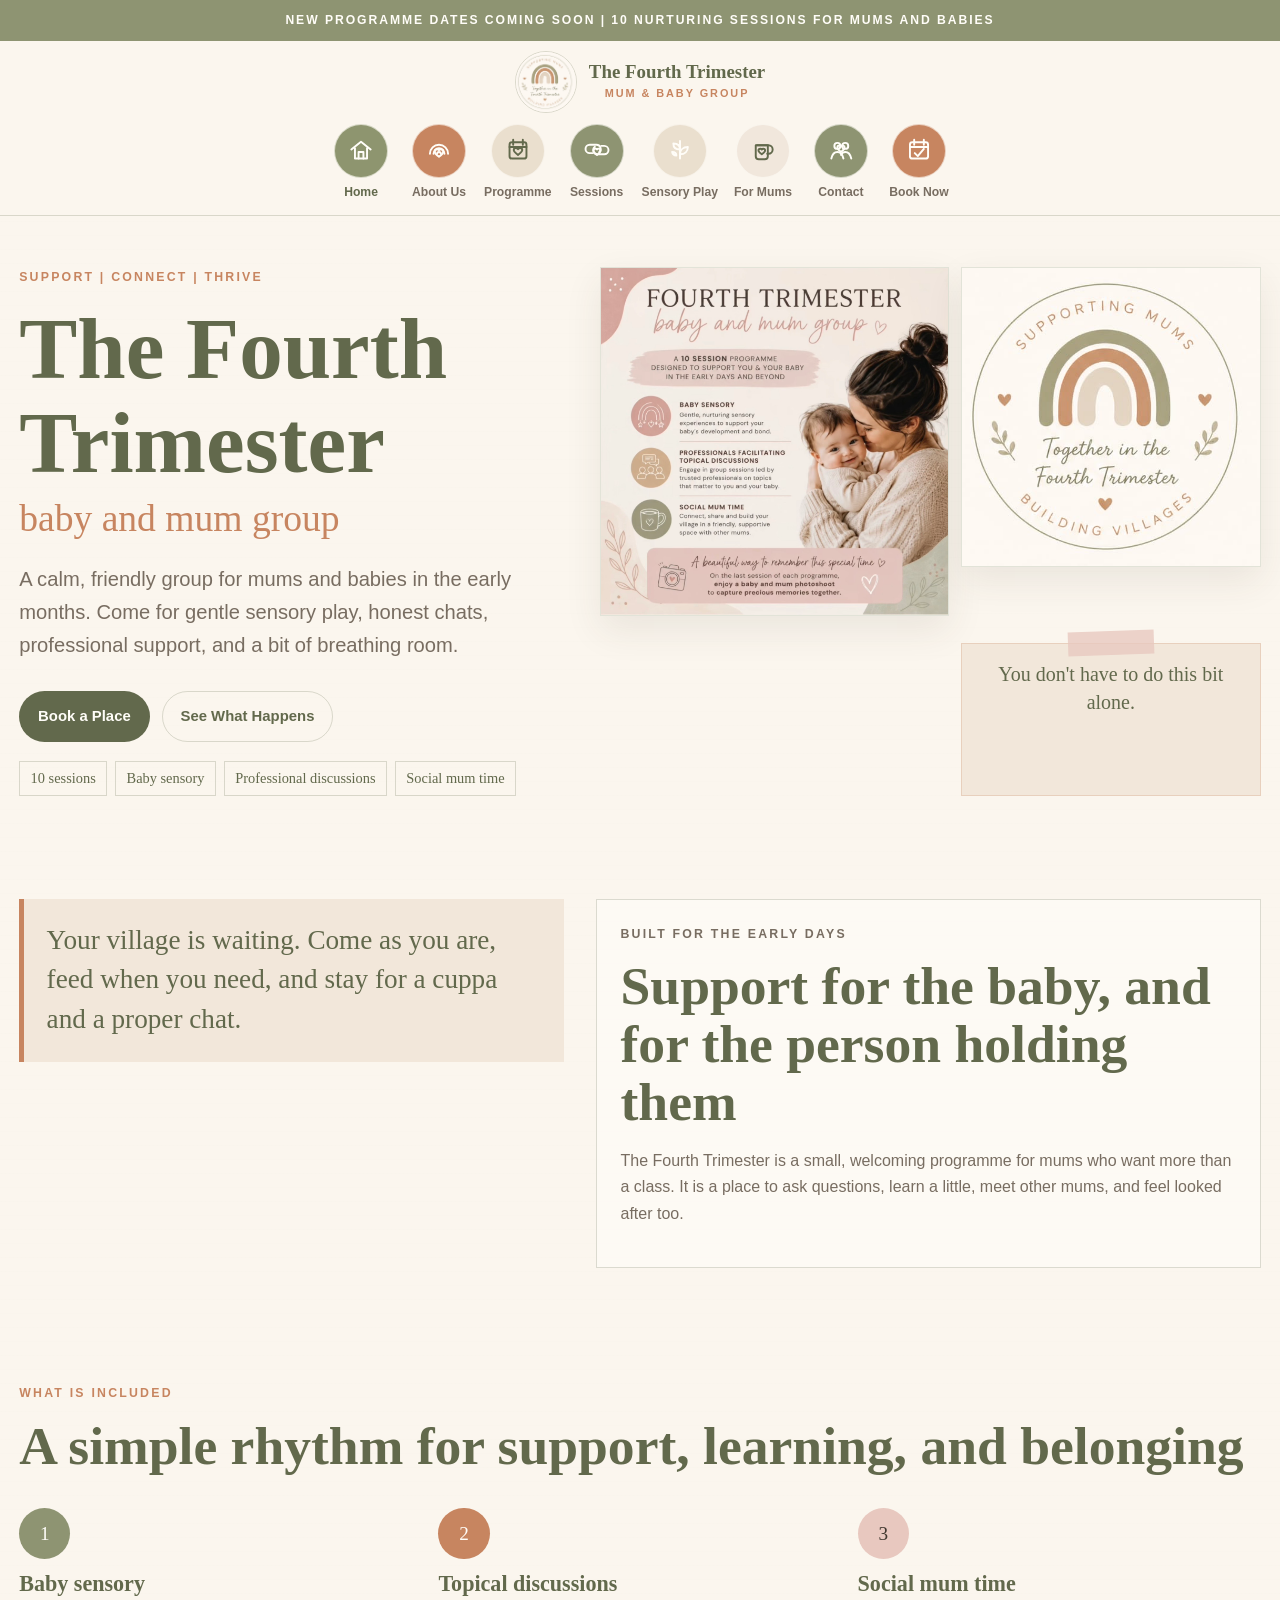
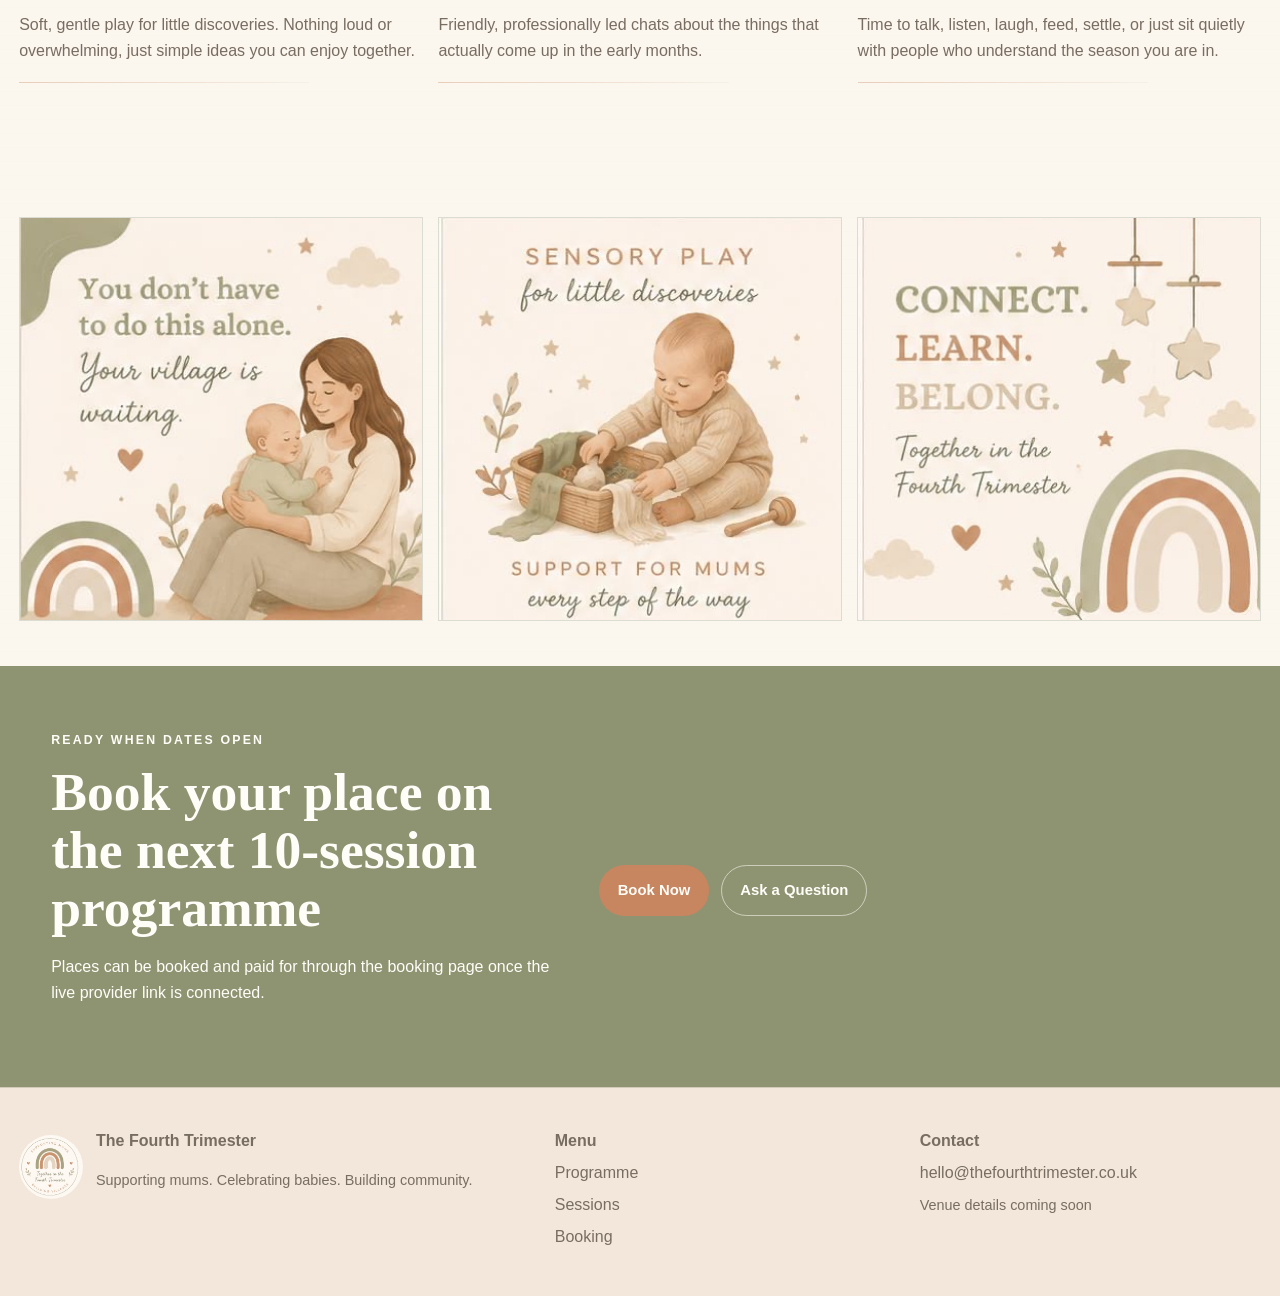
==== index.html @ 41d99b08 "Initial Fourth Trimester website" ====
<!doctype html>
<html lang="en">
  <head>
    <meta charset="utf-8">
    <meta name="viewport" content="width=device-width, initial-scale=1">
    <meta name="description" content="The Fourth Trimester is a warm mum and baby group supporting mums through early parenthood with sensory play, professional guidance, and community.">
    <title>The Fourth Trimester | Mum & Baby Group</title>
    <link rel="stylesheet" href="styles.css">
  </head>
  <body>
    <div class="announcement">New programme dates coming soon | 10 nurturing sessions for mums and babies</div>
    <header class="site-header">
      <div class="nav-shell">
        <a class="brand" href="index.html" aria-label="The Fourth Trimester home">
          <img src="assets/logo-mark.JPG" alt="The Fourth Trimester supporting mums logo">
          <span>
            <span class="brand-name">The Fourth Trimester</span>
            <span class="brand-sub">Mum & Baby Group</span>
          </span>
        </a>
        <button class="nav-toggle" type="button" aria-expanded="false" aria-controls="site-nav">Menu</button>
        <nav class="nav-links" id="site-nav" aria-label="Main navigation"><a aria-label="Home" href="index.html" aria-current="page">Home</a><a aria-label="About Us" href="about.html">About Us</a><a aria-label="Programme" href="programme.html">Programme</a><a aria-label="Sessions" href="sessions.html">Sessions</a><a aria-label="Sensory Play" href="sessions.html#sensory-play">Sensory Play</a><a aria-label="For Mums" href="sessions.html#for-mums">For Mums</a><a aria-label="Contact" href="contact.html">Contact</a><a class="nav-cta" aria-label="Book Now" href="booking.html">Book Now</a></nav>
      </div>
    </header>

    <main>
      <section class="hero">
        <div class="container hero-inner">
          <div class="hero-copy">
            <p class="eyebrow">Support | Connect | Thrive</p>
            <h1>The Fourth Trimester</h1>
            <span class="script">baby and mum group</span>
            <p class="lead">A calm, friendly group for mums and babies in the early months. Come for gentle sensory play, honest chats, professional support, and a bit of breathing room.</p>
            <div class="hero-actions">
              <a class="button button-primary" href="booking.html">Book a Place</a>
              <a class="button button-secondary" href="programme.html">See What Happens</a>
            </div>
            <div class="pill-row" aria-label="Programme highlights">
              <span class="pill">10 sessions</span>
              <span class="pill">Baby sensory</span>
              <span class="pill">Professional discussions</span>
              <span class="pill">Social mum time</span>
            </div>
          </div>
          <aside class="scrapbook" aria-label="The Fourth Trimester scrapbook images">
            <img class="large" src="assets/programme-poster.jpg" alt="Fourth Trimester baby and mum group programme poster">
            <img class="small" src="assets/logo-mark.JPG" alt="The Fourth Trimester supporting mums logo">
            <div class="tape-note">You don't have to do this bit alone.</div>
          </aside>
        </div>
      </section>

      <section class="section-tight">
        <div class="container intro-grid">
          <div class="note-panel">Your village is waiting. Come as you are, feed when you need, and stay for a cuppa and a proper chat.</div>
          <div class="soft-panel">
            <p class="eyebrow">Built for the early days</p>
            <h2>Support for the baby, and for the person holding them</h2>
            <p>The Fourth Trimester is a small, welcoming programme for mums who want more than a class. It is a place to ask questions, learn a little, meet other mums, and feel looked after too.</p>
          </div>
        </div>
      </section>

      <section class="section">
        <div class="container">
          <p class="eyebrow">What is included</p>
          <h2>A simple rhythm for support, learning, and belonging</h2>
          <div class="card-grid">
            <article class="card">
              <span class="stamp">1</span>
              <h3>Baby sensory</h3>
              <p>Soft, gentle play for little discoveries. Nothing loud or overwhelming, just simple ideas you can enjoy together.</p>
            </article>
            <article class="card">
              <span class="stamp clay">2</span>
              <h3>Topical discussions</h3>
              <p>Friendly, professionally led chats about the things that actually come up in the early months.</p>
            </article>
            <article class="card">
              <span class="stamp blush">3</span>
              <h3>Social mum time</h3>
              <p>Time to talk, listen, laugh, feed, settle, or just sit quietly with people who understand the season you are in.</p>
            </article>
          </div>
        </div>
      </section>

      <section class="section-tight">
        <div class="container image-grid">
          <img src="assets/village-waiting.JPG" alt="Illustration of a mum holding her baby with the words your village is waiting">
          <img src="assets/sensory-play.JPG" alt="Illustration of a baby exploring a sensory basket">
          <img src="assets/connect-learn-belong.JPG" alt="Connect learn belong Fourth Trimester rainbow artwork">
        </div>
      </section>

      <section class="band">
        <div class="container two-col">
          <div>
            <p class="eyebrow">Ready when dates open</p>
            <h2>Book your place on the next 10-session programme</h2>
            <p>Places can be booked and paid for through the booking page once the live provider link is connected.</p>
          </div>
          <div class="button-row">
            <a class="button button-clay" href="booking.html">Book Now</a>
            <a class="button button-secondary" href="contact.html">Ask a Question</a>
          </div>
        </div>
      </section>
    </main>

    <footer class="site-footer">
      <div class="container footer-grid">
        <div>
          <div class="footer-mark">
            <img src="assets/logo-mark.JPG" alt="The Fourth Trimester logo">
            <div>
              <strong>The Fourth Trimester</strong>
              <p class="small">Supporting mums. Celebrating babies. Building community.</p>
            </div>
          </div>
        </div>
        <div>
          <strong>Menu</strong>
          <a aria-label="Programme" href="programme.html">Programme</a>
          <a aria-label="Sessions" href="sessions.html">Sessions</a>
          <a href="booking.html">Booking</a>
        </div>
        <div>
          <strong>Contact</strong>
          <a href="mailto:hello@thefourthtrimester.co.uk">hello@thefourthtrimester.co.uk</a>
          <span class="small">Venue details coming soon</span>
        </div>
      </div>
    </footer>
    <script src="script.js"></script>
  </body>
</html>
---- styles.css ----
:root {
  --paper: #fbf6ee;
  --paper-deep: #f2e7da;
  --sage: #8e9472;
  --sage-dark: #62694c;
  --clay: #c78560;
  --clay-soft: #d9a17f;
  --blush: #e8c8bf;
  --shell: #eadfce;
  --ink: #40382f;
  --soft-ink: #786d61;
  --line: rgba(98, 105, 76, 0.22);
  --white: #fffdf8;
  --max: 1360px;
  font-family: "Helvetica Neue", Arial, sans-serif;
}

* {
  box-sizing: border-box;
}

html {
  scroll-behavior: smooth;
}

body {
  margin: 0;
  background:
    linear-gradient(rgba(251, 246, 238, 0.78), rgba(251, 246, 238, 0.78)),
    repeating-linear-gradient(0deg, rgba(98, 105, 76, 0.035), rgba(98, 105, 76, 0.035) 1px, transparent 1px, transparent 14px),
    var(--paper);
  color: var(--ink);
  font-family: "Helvetica Neue", Arial, sans-serif;
  line-height: 1.65;
}

img {
  display: block;
  max-width: 100%;
}

a {
  color: inherit;
}

.announcement {
  background: var(--sage);
  color: var(--white);
  font-size: 0.76rem;
  font-weight: 700;
  letter-spacing: 0.16em;
  padding: 0.65rem 1rem;
  text-align: center;
  text-transform: uppercase;
}

.site-header {
  background: rgba(251, 246, 238, 0.96);
  border-bottom: 1px solid var(--line);
  position: sticky;
  top: 0;
  z-index: 20;
}

.nav-shell {
  align-items: center;
  display: grid;
  gap: 0.7rem;
  grid-template-columns: 1fr auto 1fr;
  margin: 0 auto;
  max-width: var(--max);
  padding: 0.65rem 1.2rem 0.8rem;
}

.brand {
  align-items: center;
  display: inline-flex;
  gap: 0.75rem;
  grid-column: 2;
  justify-self: center;
  text-align: center;
  text-decoration: none;
}

.brand img {
  border: 1px solid var(--line);
  border-radius: 50%;
  height: 62px;
  object-fit: cover;
  width: 62px;
}

.brand-name {
  color: var(--sage-dark);
  display: block;
  font-family: Georgia, "Times New Roman", serif;
  font-size: 1.18rem;
  font-weight: 700;
  line-height: 1.05;
}

.brand-sub {
  color: var(--clay);
  display: block;
  font-size: 0.68rem;
  font-weight: 800;
  letter-spacing: 0.18em;
  margin-top: 0.22rem;
  text-transform: uppercase;
}

.nav-toggle {
  display: none;
}

.nav-links {
  align-items: center;
  display: flex;
  flex-wrap: wrap;
  gap: 0.75rem;
  grid-column: 1 / -1;
  justify-content: center;
}

.nav-links a {
  align-items: center;
  color: var(--soft-ink);
  display: inline-flex;
  flex-direction: column;
  font-size: 0.76rem;
  font-weight: 700;
  gap: 0.24rem;
  min-width: 66px;
  padding: 0;
  position: relative;
  text-decoration: none;
  --icon-color: #fffdf8;
  --icon: url("data:image/svg+xml,%3Csvg xmlns='http://www.w3.org/2000/svg' viewBox='0 0 48 48' fill='none' stroke='black' stroke-width='3.2' stroke-linecap='round' stroke-linejoin='round'%3E%3Cpath d='M8 24 24 11l16 13'/%3E%3Cpath d='M14 22v17h20V22'/%3E%3Cpath d='M20 39V28h8v11'/%3E%3C/svg%3E");
}

.nav-links a::before {
  background: var(--sage);
  border: 1px solid rgba(255, 253, 248, 0.62);
  border-radius: 50%;
  content: "";
  display: block;
  height: 52px;
  width: 52px;
}

.nav-links a::after {
  background: var(--icon-color);
  content: "";
  height: 29px;
  left: 50%;
  -webkit-mask: var(--icon) center / contain no-repeat;
  mask: var(--icon) center / contain no-repeat;
  position: absolute;
  top: 11px;
  transform: translateX(-50%);
  width: 29px;
}

.nav-links a:nth-of-type(2)::before {
  background: var(--clay);
}

.nav-links a:nth-of-type(2) {
  --icon: url("data:image/svg+xml,%3Csvg xmlns='http://www.w3.org/2000/svg' viewBox='0 0 48 48' fill='none' stroke='black' stroke-width='3.2' stroke-linecap='round' stroke-linejoin='round'%3E%3Cpath d='M9 31a15 15 0 0 1 30 0'/%3E%3Cpath d='M15 31a9 9 0 0 1 18 0'/%3E%3Cpath d='M21 31a3 3 0 0 1 6 0'/%3E%3Cpath d='M24 36c-3.5-2.6-7-5.2-7-8.4 0-2.3 1.8-4.1 4-4.1 1.3 0 2.4.6 3 1.6.6-1 1.7-1.6 3-1.6 2.2 0 4 1.8 4 4.1 0 3.2-3.5 5.8-7 8.4Z'/%3E%3C/svg%3E");
}

.nav-links a:nth-of-type(3)::before {
  background: var(--shell);
}

.nav-links a:nth-of-type(3) {
  --icon-color: var(--sage-dark);
  --icon: url("data:image/svg+xml,%3Csvg xmlns='http://www.w3.org/2000/svg' viewBox='0 0 48 48' fill='none' stroke='black' stroke-width='3.2' stroke-linecap='round' stroke-linejoin='round'%3E%3Crect x='10' y='12' width='28' height='27' rx='4'/%3E%3Cpath d='M16 8v8M32 8v8M10 20h28'/%3E%3Cpath d='M24 33c-4-2.8-7-5.1-7-8 0-2 1.5-3.5 3.4-3.5 1.5 0 2.7.8 3.6 2 .9-1.2 2.1-2 3.6-2 1.9 0 3.4 1.5 3.4 3.5 0 2.9-3 5.2-7 8Z'/%3E%3C/svg%3E");
}

.nav-links a:nth-of-type(4)::before {
  background: var(--sage);
}

.nav-links a:nth-of-type(4) {
  --icon: url("data:image/svg+xml,%3Csvg xmlns='http://www.w3.org/2000/svg' viewBox='0 0 48 48' fill='none' stroke='black' stroke-width='3.2' stroke-linecap='round' stroke-linejoin='round'%3E%3Cpath d='M17 30H12a7 7 0 0 1 0-14h11a7 7 0 0 1 4.5 12.4'/%3E%3Cpath d='M31 18h5a7 7 0 0 1 0 14H25a7 7 0 0 1-4.5-12.4'/%3E%3Cpath d='M24 33c-3.2-2.4-6-4.5-6-7.1a3.2 3.2 0 0 1 3.2-3.3c1.2 0 2.2.6 2.8 1.5.6-.9 1.6-1.5 2.8-1.5A3.2 3.2 0 0 1 30 25.9c0 2.6-2.8 4.7-6 7.1Z'/%3E%3C/svg%3E");
}

.nav-links a:nth-of-type(5)::before {
  background: var(--shell);
}

.nav-links a:nth-of-type(5) {
  --icon-color: #fffdf8;
  --icon: url("data:image/svg+xml,%3Csvg xmlns='http://www.w3.org/2000/svg' viewBox='0 0 48 48' fill='none' stroke='black' stroke-width='3.2' stroke-linecap='round' stroke-linejoin='round'%3E%3Cpath d='M24 39V10'/%3E%3Cpath d='M24 24c-7 0-11-4-11-10 7 0 11 4 11 10Z'/%3E%3Cpath d='M24 32c8 0 13-5 13-12-8 0-13 5-13 12Z'/%3E%3Cpath d='M18 34c-3.8 0-6.5-2.4-7-6 4.4 0 7 2.4 7 6Z'/%3E%3C/svg%3E");
}

.nav-links a:nth-of-type(6)::before {
  background: #f1e7dc;
}

.nav-links a:nth-of-type(6) {
  --icon-color: var(--sage-dark);
  --icon: url("data:image/svg+xml,%3Csvg xmlns='http://www.w3.org/2000/svg' viewBox='0 0 48 48' fill='none' stroke='black' stroke-width='3.2' stroke-linecap='round' stroke-linejoin='round'%3E%3Cpath d='M14 17h19a7 7 0 0 1 0 14h-2'/%3E%3Cpath d='M12 17h20v18a5 5 0 0 1-5 5H17a5 5 0 0 1-5-5V17Z'/%3E%3Cpath d='M22 32c-3.1-2.2-5.5-4-5.5-6.3a3 3 0 0 1 3-3c1.1 0 2 .5 2.5 1.4.5-.9 1.4-1.4 2.5-1.4a3 3 0 0 1 3 3c0 2.3-2.4 4.1-5.5 6.3Z'/%3E%3C/svg%3E");
}

.nav-links a:nth-of-type(7)::before {
  background: var(--sage);
}

.nav-links a:nth-of-type(7) {
  --icon: url("data:image/svg+xml,%3Csvg xmlns='http://www.w3.org/2000/svg' viewBox='0 0 48 48' fill='none' stroke='black' stroke-width='3.2' stroke-linecap='round' stroke-linejoin='round'%3E%3Ccircle cx='18' cy='18' r='5'/%3E%3Ccircle cx='31' cy='18' r='5'/%3E%3Cpath d='M8 39c1.5-7 5-11 10-11s8.5 4 10 11'/%3E%3Cpath d='M24 33c1.6-3.2 4-5 7-5 5 0 8.5 4 10 11'/%3E%3Cpath d='M24 28c-3.3-2.4-6-4.6-6-7.2a3.3 3.3 0 0 1 3.3-3.3c1.1 0 2.1.5 2.7 1.4.6-.9 1.6-1.4 2.7-1.4a3.3 3.3 0 0 1 3.3 3.3c0 2.6-2.7 4.8-6 7.2Z'/%3E%3C/svg%3E");
}

.nav-links a:hover,
.nav-links a[aria-current="page"] {
  color: var(--sage-dark);
  text-decoration: none;
}

.nav-links a[aria-current="page"]::before {
  box-shadow: none;
  filter: saturate(1.08) contrast(1.04);
}

.nav-links .nav-cta {
  background: transparent;
  color: var(--soft-ink);
  padding: 0;
  text-decoration: none;
}

.nav-links .nav-cta::before {
  background: var(--clay);
  color: var(--white);
}

.nav-links .nav-cta {
  --icon: url("data:image/svg+xml,%3Csvg xmlns='http://www.w3.org/2000/svg' viewBox='0 0 48 48' fill='none' stroke='black' stroke-width='3.2' stroke-linecap='round' stroke-linejoin='round'%3E%3Crect x='9' y='12' width='30' height='27' rx='4'/%3E%3Cpath d='M16 8v8M32 8v8M9 20h30'/%3E%3Cpath d='m17 30 5 5 10-12'/%3E%3C/svg%3E");
}

.container {
  margin: 0 auto;
  max-width: var(--max);
  padding: 0 1.2rem;
}

.section {
  padding: 4.4rem 0;
}

.section-tight {
  padding: 2.8rem 0;
}

.hero {
  padding: 3.2rem 0 3.6rem;
}

.hero-inner {
  display: grid;
  gap: 2.5rem;
  grid-template-columns: minmax(0, 0.9fr) minmax(320px, 1.1fr);
}

.hero-copy {
  align-self: center;
}

.eyebrow {
  color: var(--clay);
  font-size: 0.77rem;
  font-weight: 800;
  letter-spacing: 0.18em;
  margin: 0 0 0.9rem;
  text-transform: uppercase;
}

h1,
h2,
h3 {
  color: var(--sage-dark);
  font-family: Georgia, "Times New Roman", serif;
  letter-spacing: 0;
  line-height: 1.08;
  margin: 0;
}

h1 {
  font-size: clamp(3.4rem, 6.8vw, 7.8rem);
  max-width: none;
}

h2 {
  font-size: clamp(2rem, 4.2vw, 3.35rem);
  max-width: none;
}

h3 {
  font-size: 1.38rem;
}

.script {
  color: var(--clay);
  display: block;
  font-family: "Segoe Print", "Bradley Hand", "Comic Sans MS", cursive;
  font-size: clamp(1.45rem, 3.2vw, 2.35rem);
  font-weight: 400;
  letter-spacing: 0;
  line-height: 1.25;
  margin-top: 0.35rem;
}

.lead {
  color: var(--soft-ink);
  font-size: clamp(1.06rem, 1.8vw, 1.26rem);
  margin: 1.25rem 0 0;
  max-width: 760px;
}

.hero-actions,
.button-row {
  display: flex;
  flex-wrap: wrap;
  gap: 0.75rem;
  margin-top: 1.8rem;
}

.button {
  align-items: center;
  border: 1px solid transparent;
  border-radius: 999px;
  display: inline-flex;
  font-size: 0.93rem;
  font-weight: 800;
  justify-content: center;
  min-height: 44px;
  padding: 0.75rem 1.12rem;
  text-decoration: none;
}

.button-primary {
  background: var(--sage-dark);
  color: var(--white);
}

.button-secondary {
  background: transparent;
  border-color: var(--line);
  color: var(--sage-dark);
}

.button-clay {
  background: var(--clay);
  color: var(--white);
}

.scrapbook {
  display: grid;
  gap: 0.75rem;
  grid-template-columns: 1fr 0.86fr;
}

.scrapbook img {
  background: var(--white);
  border: 1px solid rgba(98, 105, 76, 0.18);
  box-shadow: 0 14px 35px rgba(64, 56, 47, 0.09);
  object-fit: cover;
  width: 100%;
}

.scrapbook .large {
  aspect-ratio: 1 / 1;
  grid-row: span 2;
}

.scrapbook .small {
  aspect-ratio: 1 / 1;
}

.tape-note {
  background: var(--paper-deep);
  border: 1px solid rgba(201, 133, 96, 0.24);
  color: var(--sage-dark);
  font-family: "Segoe Print", "Bradley Hand", "Comic Sans MS", cursive;
  font-size: 1.25rem;
  line-height: 1.4;
  padding: 1rem;
  position: relative;
  text-align: center;
}

.tape-note::before {
  background: rgba(232, 200, 191, 0.78);
  content: "";
  height: 24px;
  left: 50%;
  position: absolute;
  top: -13px;
  transform: translateX(-50%) rotate(-2deg);
  width: 86px;
}

.intro-grid,
.two-col,
.booking-layout {
  align-items: start;
  display: grid;
  gap: 2rem;
  grid-template-columns: minmax(0, 0.9fr) minmax(0, 1.1fr);
}

.two-col {
  align-items: center;
}

.two-col.reverse {
  grid-template-columns: minmax(300px, 0.9fr) minmax(0, 1fr);
}

.soft-panel,
.card,
.faq-item,
.mini-stat,
.booking-widget {
  background: rgba(255, 253, 248, 0.68);
  border: 1px solid var(--line);
}

.soft-panel {
  padding: 1.5rem;
}

.note-panel {
  background: var(--paper-deep);
  border-left: 5px solid var(--clay);
  color: var(--sage-dark);
  font-family: "Segoe Print", "Bradley Hand", "Comic Sans MS", cursive;
  font-size: clamp(1.25rem, 2.4vw, 1.7rem);
  line-height: 1.45;
  padding: 1.4rem;
}

.image-grid {
  display: grid;
  gap: 0.9rem;
  grid-template-columns: repeat(3, minmax(0, 1fr));
}

.image-grid img,
.story-image img,
.card img {
  background: var(--white);
  border: 1px solid var(--line);
  object-fit: cover;
  width: 100%;
}

.image-grid img,
.card img {
  aspect-ratio: 1 / 1;
}

.story-image img {
  max-height: 640px;
}

.card-grid {
  display: grid;
  gap: 1rem;
  grid-template-columns: repeat(3, minmax(0, 1fr));
  margin-top: 2rem;
}

.card {
  border-color: rgba(98, 105, 76, 0.12);
  box-shadow: 0 12px 28px rgba(64, 56, 47, 0.045);
  padding: 1.2rem;
}

.card-grid .card {
  background: transparent;
  border: 0;
  box-shadow: none;
  padding: 0 0 1.15rem;
}

.card-grid .card::after {
  background: linear-gradient(90deg, rgba(201, 133, 96, 0.36), rgba(142, 148, 114, 0.06));
  content: "";
  display: block;
  height: 1px;
  margin-top: 1.1rem;
  width: 72%;
}

.card img {
  margin-bottom: 1rem;
}

.stamp {
  align-items: center;
  background: var(--sage);
  border-radius: 50%;
  color: var(--white);
  display: inline-flex;
  font-family: "Segoe Print", "Bradley Hand", "Comic Sans MS", cursive;
  font-size: 1.2rem;
  height: 3.2rem;
  justify-content: center;
  margin-bottom: 0.8rem;
  width: 3.2rem;
}

.stamp.clay {
  background: var(--clay);
}

.stamp.blush {
  background: var(--blush);
  color: var(--ink);
}

.card p,
.soft-panel p,
.feature-list,
.faq-item p,
.small {
  color: var(--soft-ink);
}

.band {
  background: var(--sage);
  color: var(--white);
  padding: 4rem 0;
}

.band h2,
.band h3,
.band p,
.band .eyebrow {
  color: var(--white);
}

.band .button-secondary {
  border-color: rgba(255, 253, 248, 0.55);
  color: var(--white);
}

.page-hero {
  padding: 4.5rem 0 2.6rem;
  text-align: center;
}

.page-hero .container,
.band .container {
  max-width: min(1640px, calc(100vw - 4rem));
}

.page-hero h1,
.band h2 {
  max-width: none;
  width: 100%;
}

.page-hero .script {
  text-align: center;
}

.page-hero .lead {
  margin-left: auto;
  margin-right: auto;
  max-width: none;
}

.feature-list {
  display: grid;
  gap: 0.7rem;
  list-style: none;
  margin: 1.2rem 0 0;
  padding: 0;
}

.feature-list li {
  background: transparent;
  border: 0;
  border-bottom: 1px solid rgba(98, 105, 76, 0.2);
  padding: 0.7rem 0;
}

.programme-strip {
  display: grid;
  gap: 0.8rem;
  grid-template-columns: repeat(4, minmax(0, 1fr));
  margin-top: 1.6rem;
}

.mini-stat {
  padding: 1rem;
  text-align: center;
}

.mini-stat strong {
  color: var(--sage-dark);
  display: block;
  font-family: Georgia, "Times New Roman", serif;
  font-size: 1.55rem;
}

.booking-layout {
  gap: 3rem;
  grid-template-columns: minmax(0, 0.82fr) minmax(360px, 1.18fr);
}

.booking-layout .soft-panel {
  background: transparent;
  border: 0;
  padding: 0;
}

.booking-widget {
  background: rgba(255, 253, 248, 0.82);
  box-shadow: 0 14px 38px rgba(64, 56, 47, 0.08);
  overflow: hidden;
}

.booking-widget-head {
  background: var(--sage);
  color: var(--white);
  padding: 1.2rem;
}

.booking-widget-head h2 {
  color: var(--white);
}

.booking-form {
  display: grid;
  gap: 0.95rem;
  padding: 1.4rem;
}

.field {
  display: grid;
  gap: 0.3rem;
}

.field label {
  color: var(--sage-dark);
  font-size: 0.78rem;
  font-weight: 800;
  letter-spacing: 0.1em;
  text-transform: uppercase;
}

.field input,
.field select,
.field textarea {
  background: var(--paper);
  border: 0;
  border-bottom: 1px solid var(--line);
  color: var(--ink);
  font: inherit;
  min-height: 45px;
  padding: 0.76rem 0.82rem;
  width: 100%;
}

.field textarea {
  min-height: 108px;
  resize: vertical;
}

.booking-summary,
.provider-slot {
  background: var(--paper-deep);
  border: 0;
  border-left: 5px solid var(--clay);
  padding: 1rem;
}

.booking-summary p {
  margin: 0.2rem 0;
}

.faq-list {
  display: grid;
  gap: 0.85rem;
}

.faq-item {
  padding: 1.1rem;
}

.contact-grid {
  display: grid;
  gap: 2rem;
  grid-template-columns: minmax(0, 0.82fr) minmax(360px, 1.18fr);
}

.contact-details {
  display: grid;
  gap: 0.85rem;
}

.contact-note {
  border-bottom: 1px solid var(--line);
  padding-bottom: 0.85rem;
}

.contact-form-panel {
  background: rgba(255, 253, 248, 0.8);
  border: 1px solid rgba(98, 105, 76, 0.14);
  box-shadow: 0 14px 38px rgba(64, 56, 47, 0.06);
  padding: 1.4rem;
}

.contact-form {
  display: grid;
  gap: 0.95rem;
}

.site-footer {
  background: var(--paper-deep);
  border-top: 1px solid var(--line);
  color: var(--soft-ink);
  padding: 2.5rem 0;
}

.footer-grid {
  display: grid;
  gap: 1.5rem;
  grid-template-columns: 1.2fr 0.8fr 0.8fr;
}

.footer-grid a {
  display: block;
  margin: 0.35rem 0;
  text-decoration: none;
}

.footer-mark {
  align-items: center;
  display: flex;
  gap: 0.8rem;
}

.footer-mark img {
  border-radius: 50%;
  height: 64px;
  object-fit: cover;
  width: 64px;
}

.small {
  font-size: 0.9rem;
}

.pill-row {
  display: flex;
  flex-wrap: wrap;
  gap: 0.5rem;
  margin-top: 1.2rem;
}

.pill {
  border: 1px solid var(--line);
  color: var(--sage-dark);
  font-family: "Segoe Print", "Bradley Hand", "Comic Sans MS", cursive;
  font-size: 0.9rem;
  padding: 0.3rem 0.65rem;
}

@media (max-width: 900px) {
  .nav-shell {
    display: flex;
    justify-content: space-between;
  }

  .brand {
    grid-column: auto;
    justify-self: auto;
    text-align: left;
  }

  .nav-toggle {
    background: var(--sage-dark);
    border: 0;
    border-radius: 999px;
    color: var(--white);
    display: inline-flex;
    font-weight: 800;
    padding: 0.66rem 0.9rem;
  }

  .nav-links {
    background: var(--paper);
    border-bottom: 1px solid var(--line);
    box-shadow: 0 18px 40px rgba(64, 56, 47, 0.12);
    display: none;
    left: 0;
    padding: 0.8rem 1.2rem 1rem;
    position: absolute;
    right: 0;
    top: 100%;
  }

  .nav-links.is-open {
    display: grid;
    gap: 0.75rem;
    grid-template-columns: repeat(2, minmax(0, 1fr));
  }

  .hero-inner,
  .intro-grid,
  .two-col,
  .two-col.reverse,
  .booking-layout,
  .footer-grid {
    grid-template-columns: 1fr;
  }

  .hero {
    padding-top: 2.4rem;
  }

  .card-grid {
    grid-template-columns: repeat(2, minmax(0, 1fr));
  }

  .contact-grid {
    grid-template-columns: 1fr;
  }

  .programme-strip {
    grid-template-columns: repeat(2, minmax(0, 1fr));
  }
}

@media (max-width: 620px) {
  .announcement {
    font-size: 0.68rem;
  }

  .brand img {
    height: 50px;
    width: 50px;
  }

  .brand-name {
    font-size: 1rem;
  }

  .brand-sub {
    font-size: 0.58rem;
  }

  .section {
    padding: 3.2rem 0;
  }

  h1 {
    font-size: 3.15rem;
  }

  .hero-actions,
  .button-row {
    align-items: stretch;
    flex-direction: column;
  }

  .button {
    width: 100%;
  }

  .scrapbook,
  .card-grid,
  .image-grid,
  .programme-strip {
    grid-template-columns: 1fr;
  }

  .page-hero .container,
  .band .container {
    max-width: none;
  }
}
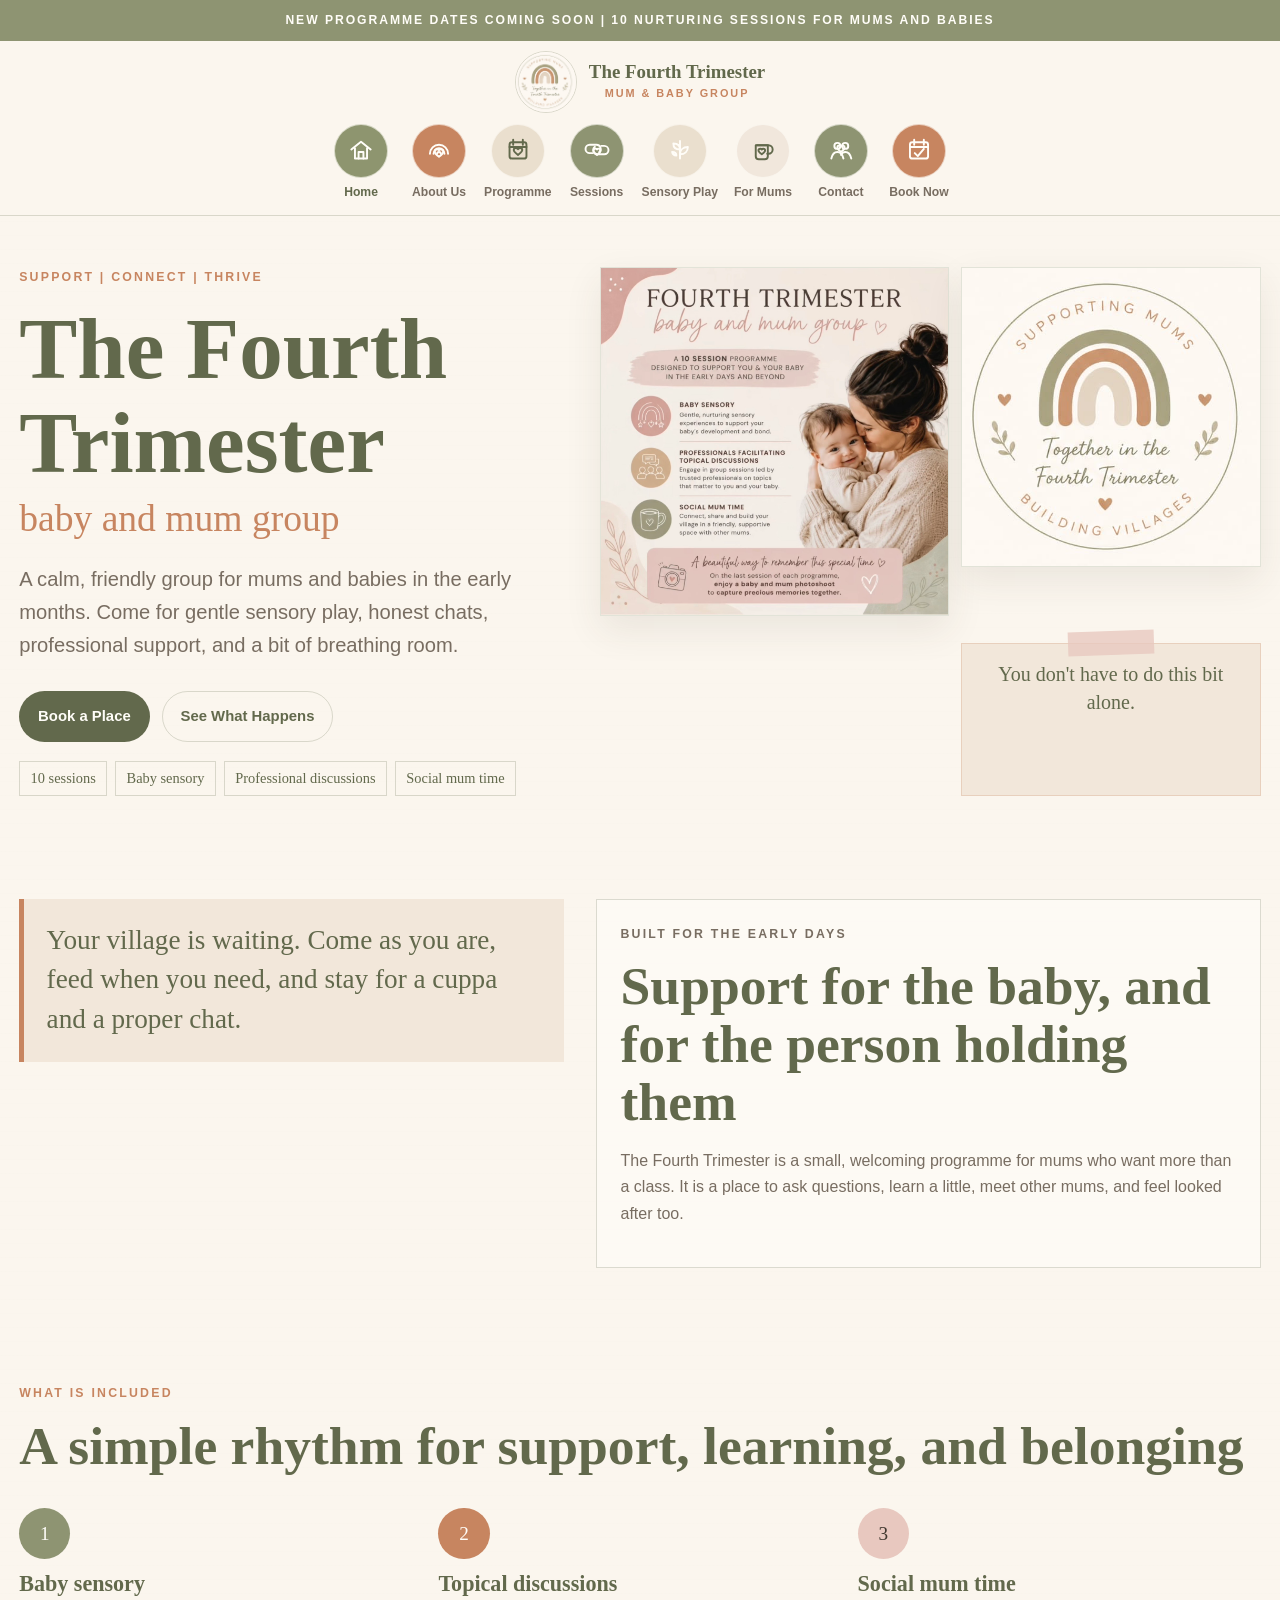
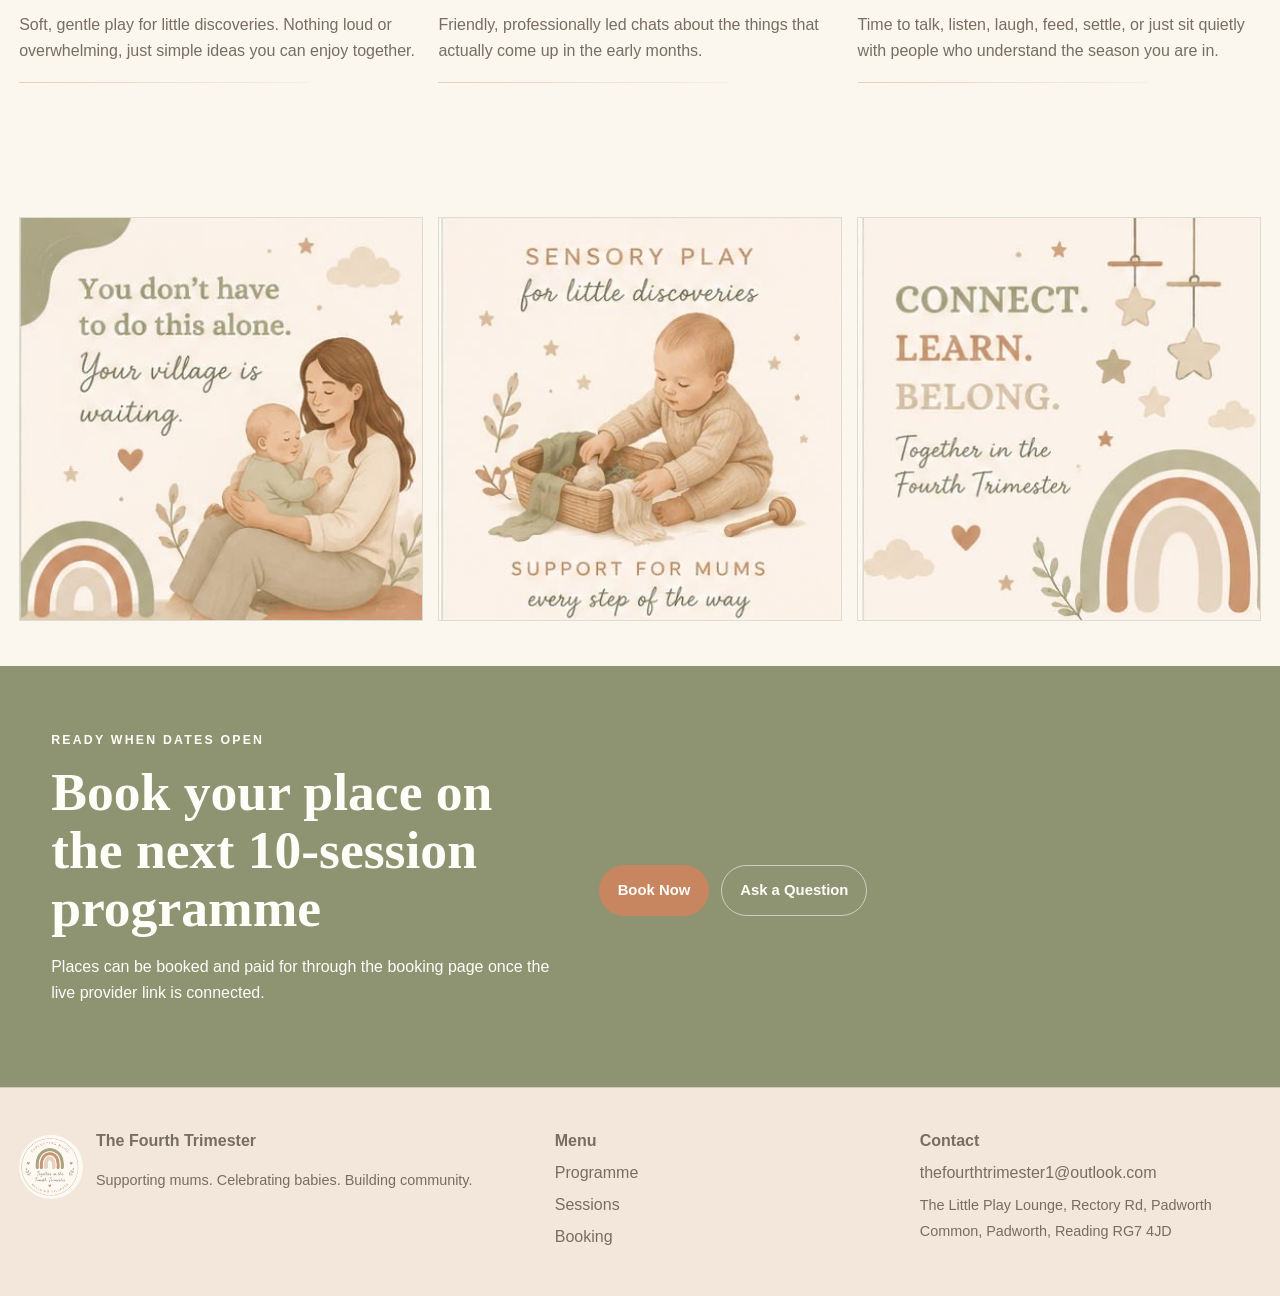
==== commit 8c01fe68: "Update contact details" ====
--- a/index.html
+++ b/index.html
@@ -19,7 +19,7 @@
           </span>
         </a>
         <button class="nav-toggle" type="button" aria-expanded="false" aria-controls="site-nav">Menu</button>
-        <nav class="nav-links" id="site-nav" aria-label="Main navigation"><a aria-label="Home" href="index.html" aria-current="page">Home</a><a aria-label="About Us" href="about.html">About Us</a><a aria-label="Programme" href="programme.html">Programme</a><a aria-label="Sessions" href="sessions.html">Sessions</a><a aria-label="Sensory Play" href="sessions.html#sensory-play">Sensory Play</a><a aria-label="For Mums" href="sessions.html#for-mums">For Mums</a><a aria-label="Contact" href="contact.html">Contact</a><a class="nav-cta" aria-label="Book Now" href="booking.html">Book Now</a></nav>
+        <nav class="nav-links" id="site-nav" aria-label="Main navigation"><a aria-label="Home" href="index.html" aria-current="page">Home</a><a aria-label="About Us" href="about.html">About Us</a><a href="programme.html">Programme</a><a aria-label="Sessions" href="sessions.html">Sessions</a><a aria-label="Sensory Play" href="sessions.html#sensory-play">Sensory Play</a><a aria-label="For Mums" href="sessions.html#for-mums">For Mums</a><a aria-label="Contact" href="contact.html">Contact</a><a class="nav-cta" aria-label="Book Now" href="booking.html">Book Now</a></nav>
       </div>
     </header>
 
@@ -121,14 +121,14 @@
         </div>
         <div>
           <strong>Menu</strong>
-          <a aria-label="Programme" href="programme.html">Programme</a>
+          <a href="programme.html">Programme</a>
           <a aria-label="Sessions" href="sessions.html">Sessions</a>
           <a href="booking.html">Booking</a>
         </div>
         <div>
           <strong>Contact</strong>
-          <a href="mailto:hello@thefourthtrimester.co.uk">hello@thefourthtrimester.co.uk</a>
-          <span class="small">Venue details coming soon</span>
+          <a href="mailto:thefourthtrimester1@outlook.com">thefourthtrimester1@outlook.com</a>
+          <span class="small">The Little Play Lounge, Rectory Rd, Padworth Common, Padworth, Reading RG7 4JD</span>
         </div>
       </div>
     </footer>
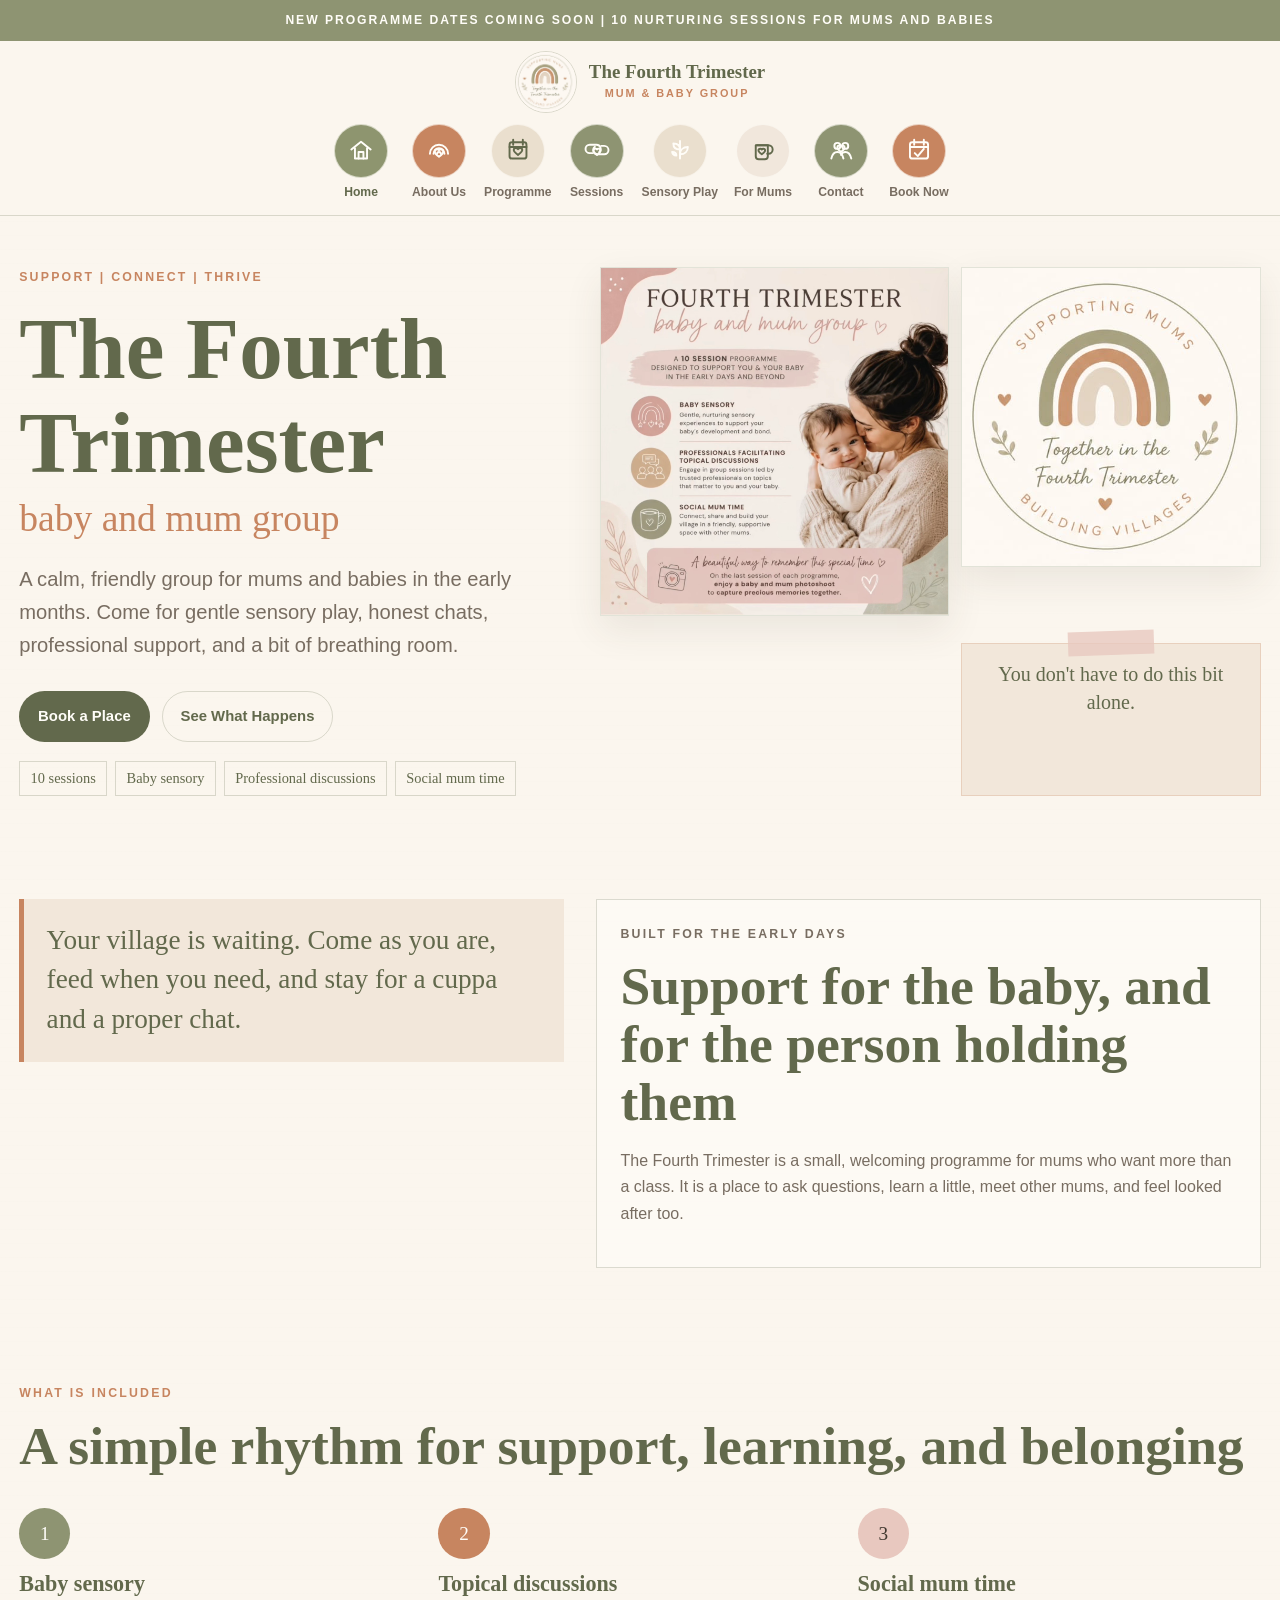
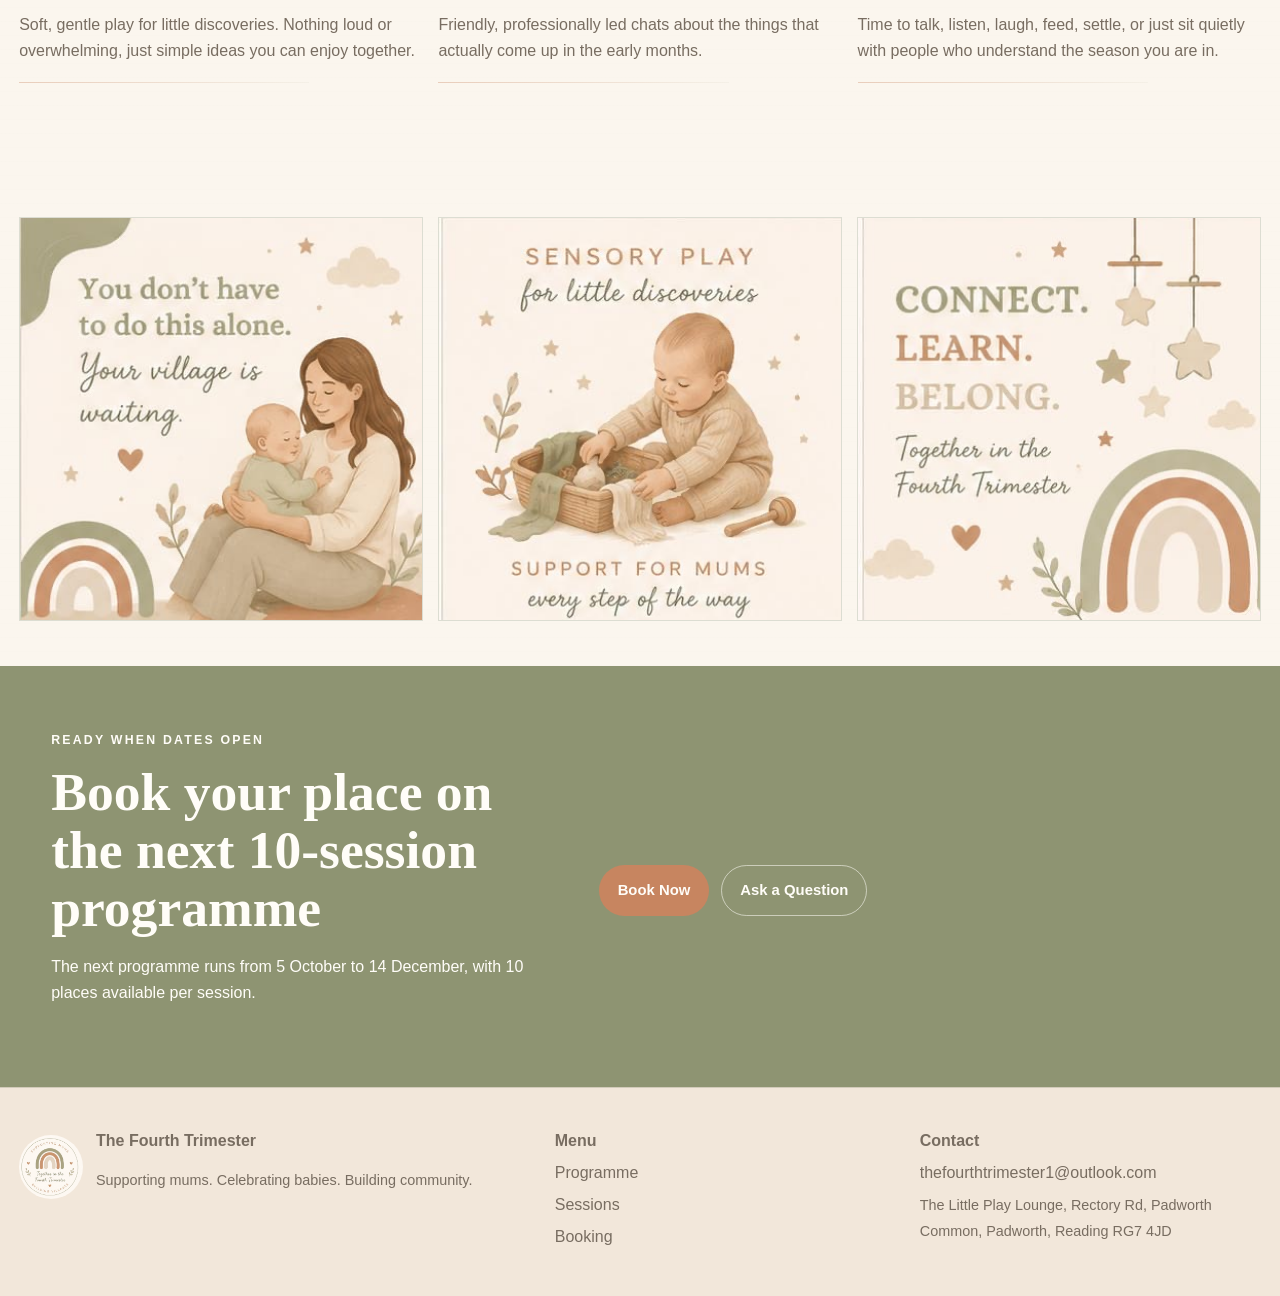
==== commit da411d43: "Update programme details" ====
--- a/index.html
+++ b/index.html
@@ -98,7 +98,7 @@
           <div>
             <p class="eyebrow">Ready when dates open</p>
             <h2>Book your place on the next 10-session programme</h2>
-            <p>Places can be booked and paid for through the booking page once the live provider link is connected.</p>
+            <p>The next programme runs from 5 October to 14 December, with 10 places available per session.</p>
           </div>
           <div class="button-row">
             <a class="button button-clay" href="booking.html">Book Now</a>
@@ -132,6 +132,6 @@
         </div>
       </div>
     </footer>
-    <script src="script.js"></script>
+    <script src="script.js?v=20260610b"></script>
   </body>
 </html>
